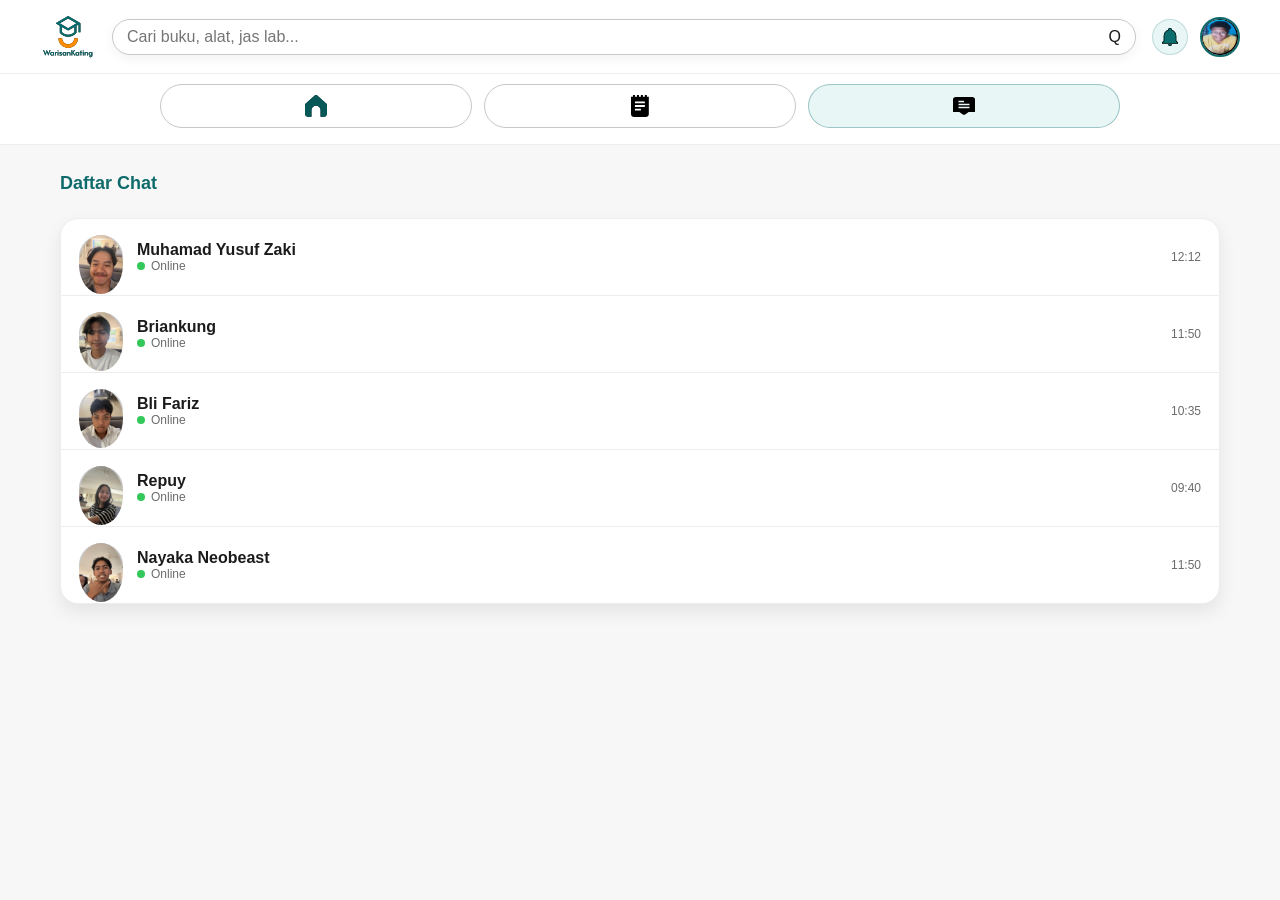
==== chat-list.html @ fee2336a "First commit: membuat struktur dasar warisankating" ====
<!doctype html>
<html lang="id">
  <head>
    <meta charset="UTF-8" />
    <meta name="viewport" content="width=device-width, initial-scale=1.0" />
    <title>Daftar Chat - WarisanKating</title>
    <link rel="stylesheet" href="style.css" />
  </head>
  <body class="app-shell">
    <header class="navbar">
      <div class="navbar-inner">
        <a class="brand" href="index.html">
          <img class="brand-logo" src="images/Logo.svg" alt="WarisanKating" />
        </a>
        <div class="nav-search">
          <input type="text" placeholder="Cari buku, alat, jas lab..." />
          <span>Q</span>
        </div>
        <div class="nav-actions">
          <span class="nav-icon">
            <img src="images/Notifikasi.svg" alt="Notifikasi" />
          </span>
          <a class="nav-avatar" href="profile.html">
            <img src="images/Prabu.png" alt="Foto Profil" />
          </a>
        </div>
      </div>
    </header>

    <nav class="top-icons">
      <div class="top-icons-inner">
        <a class="top-link" href="index.html">
          <img src="images/Home.svg" alt="Beranda" />
        </a>
        <a class="top-link" href="sewa.html">
          <img src="images/Pesanan.svg" alt="Sewa" />
        </a>
        <a class="top-link is-active" href="chat-list.html">
          <img src="images/Chat.svg" alt="Chat" />
        </a>
      </div>
    </nav>

    <main class="page-content">
      <div class="section-title">Daftar Chat</div>
      <section class="list-card">
        <a class="list-item" href="chat-room.html?user=zaki">
          <div class="avatar">
            <img src="images/ProfileZaki.png" alt="Muhamad Yusuf Zaki" />
          </div>
          <div>
            <div class="item-name">Muhamad Yusuf Zaki</div>
            <div class="list-meta"><span class="status-dot"></span>Online</div>
          </div>
          <div class="list-meta">12:12</div>
        </a>
        <a class="list-item" href="chat-room.html?user=brian">
          <div class="avatar">
            <img src="images/ProfileBrian.png" alt="Briankung" />
          </div>
          <div>
            <div class="item-name">Briankung</div>
            <div class="list-meta"><span class="status-dot"></span>Online</div>
          </div>
          <div class="list-meta">11:50</div>
        </a>
        <a class="list-item" href="chat-room.html?user=fariz">
          <div class="avatar">
            <img src="images/ProfileFariz.png" alt="Bli Fariz" />
          </div>
          <div>
            <div class="item-name">Bli Fariz</div>
            <div class="list-meta"><span class="status-dot"></span>Online</div>
          </div>
          <div class="list-meta">10:35</div>
        </a>
        <a class="list-item" href="chat-room.html?user=reva">
          <div class="avatar">
            <img src="images/ProfileReva.png" alt="Repuy" />
          </div>
          <div>
            <div class="item-name">Repuy</div>
            <div class="list-meta"><span class="status-dot"></span>Online</div>
          </div>
          <div class="list-meta">09:40</div>
        </a>
        <a class="list-item" href="chat-room.html?user=nayaka">
          <div class="avatar">
            <img src="images/ProfileNayaka.png" alt="Nayaka Neobeast" />
          </div>
          <div>
            <div class="item-name">Nayaka Neobeast</div>
            <div class="list-meta"><span class="status-dot"></span>Online</div>
          </div>
          <div class="list-meta">11:50</div>
        </a>
      </section>
    </main>
    <script src="script.js"></script>
  </body>
</html>
---- style.css ----
:root {
  --teal-900: #0f6b6b;
  --teal-700: #138080;
  --teal-500: #1a9b9b;
  --mint-100: #e9f6f6;
  --gray-50: #f7f7f7;
  --gray-100: #ededed;
  --gray-300: #c8c8c8;
  --gray-600: #6b6b6b;
  --white: #ffffff;
  --orange-500: #f2991f;
  --shadow-soft: 0 12px 28px rgba(0, 0, 0, 0.12);
  --radius-lg: 22px;
  --radius-md: 14px;
  --radius-sm: 10px;
}

* {
  box-sizing: border-box;
  margin: 0;
  padding: 0;
}

html,
body {
  height: 100%;
}

body {
  font-family: "Poppins", "Segoe UI", Tahoma, sans-serif;
  color: #1b1b1b;
  background: radial-gradient(
    circle at 20% 20%,
    #1a8b8b 0%,
    #0f6b6b 40%,
    #0b5151 100%
  );
}

body.app-shell {
  background: var(--gray-50);
}

a {
  text-decoration: none;
  color: inherit;
}

img {
  max-width: 100%;
  display: block;
}

button {
  font: inherit;
  border: none;
  background: none;
  cursor: pointer;
}

input {
  font: inherit;
}

.page {
  min-height: 100vh;
  display: flex;
  align-items: center;
  justify-content: center;
  padding: 40px 20px;
}

.card {
  width: min(960px, 100%);
  background: var(--white);
  border-radius: 28px;
  box-shadow: var(--shadow-soft);
  display: grid;
  grid-template-columns: 1.1fr 0.9fr;
  gap: 32px;
  padding: 40px;
}

@media (max-width: 900px) {
  .card {
    grid-template-columns: 1fr;
    padding: 32px 24px;
  }
}

.login-left {
  display: flex;
  flex-direction: column;
  gap: 22px;
}

.login-title {
  font-size: 40px;
  font-weight: 700;
  color: var(--teal-900);
  text-shadow: 0 2px 0 rgba(15, 107, 107, 0.25);
}

.login-subtitle {
  color: var(--gray-600);
  font-size: 14px;
}

.social-btn {
  display: flex;
  align-items: center;
  justify-content: center;
  gap: 12px;
  border: 1px solid var(--gray-300);
  border-radius: 999px;
  padding: 12px 18px;
  font-weight: 600;
  color: var(--teal-900);
}

.social-btn img {
  width: 20px;
  height: 20px;
  object-fit: contain;
}

.social-row {
  display: grid;
  grid-template-columns: repeat(3, 1fr);
  gap: 12px;
}

.social-icon {
  height: 46px;
  border: 1px solid var(--gray-300);
  border-radius: 999px;
  display: grid;
  place-items: center;
  color: var(--teal-900);
  font-weight: 700;
}

.social-icon img {
  width: 20px;
  height: 20px;
  object-fit: contain;
}

.divider {
  height: 1px;
  background: var(--gray-100);
}

.field {
  display: flex;
  flex-direction: column;
  gap: 8px;
}

.field label {
  font-size: 13px;
  color: var(--gray-600);
}

.field input {
  border: 1px solid var(--gray-300);
  border-radius: 999px;
  padding: 12px 16px;
  outline: none;
}

.field input:focus {
  border-color: var(--teal-700);
  box-shadow: 0 0 0 3px rgba(19, 128, 128, 0.15);
}

.primary-btn {
  background: var(--teal-900);
  color: var(--white);
  padding: 14px 18px;
  border-radius: 999px;
  font-weight: 600;
  display: inline-flex;
  align-items: center;
  justify-content: center;
  text-align: center;
}

.side-panel {
  background: var(--mint-100);
  border-radius: 24px;
  display: grid;
  place-items: center;
  padding: 32px;
  text-align: center;
  gap: 16px;
}

.logo-full {
  width: min(320px, 100%);
  height: auto;
  display: block;
}

.navbar {
  background: var(--white);
  border-bottom: 1px solid var(--gray-100);
  padding: 14px 20px;
}

.navbar-inner {
  width: min(1200px, 100%);
  margin: 0 auto;
  display: grid;
  grid-template-columns: auto 1fr auto;
  gap: 16px;
  align-items: center;
}

.brand {
  display: flex;
  align-items: center;
  color: var(--teal-900);
  font-weight: 700;
}

.brand-logo {
  width: 56px;
  height: auto;
  display: block;
}

.nav-search {
  display: flex;
  align-items: center;
  gap: 12px;
  background: var(--white);
  border: 1px solid var(--gray-300);
  border-radius: 999px;
  padding: 8px 14px;
  box-shadow: 0 4px 12px rgba(0, 0, 0, 0.05);
}

.nav-search input {
  border: none;
  outline: none;
  width: 100%;
}

.nav-actions {
  display: flex;
  align-items: center;
  gap: 12px;
}

.pill {
  padding: 8px 16px;
  border-radius: 999px;
  background: var(--teal-900);
  color: var(--white);
  font-weight: 600;
  font-size: 13px;
}

.nav-icon {
  width: 36px;
  height: 36px;
  border-radius: 999px;
  background: var(--mint-100);
  border: 1px solid rgba(15, 107, 107, 0.2);
  display: grid;
  place-items: center;
  font-weight: 700;
  color: var(--teal-900);
}

.nav-icon img {
  width: 18px;
  height: 18px;
  object-fit: contain;
}

.nav-avatar {
  width: 40px;
  height: 40px;
  border-radius: 50%;
  border: 2px solid var(--teal-900);
  background: var(--white);
  display: grid;
  place-items: center;
  font-weight: 700;
  color: var(--teal-900);
}

.top-icons {
  background: var(--white);
  border-bottom: 1px solid var(--gray-100);
  padding: 10px 20px 16px;
}

.top-icons-inner {
  width: min(960px, 100%);
  margin: 0 auto;
  display: grid;
  grid-template-columns: repeat(3, 1fr);
  gap: 12px;
}

.top-link {
  border: 1px solid var(--gray-300);
  border-radius: 999px;
  padding: 10px;
  display: grid;
  place-items: center;
  color: var(--teal-900);
  font-weight: 700;
}

.top-link img {
  width: 22px;
  height: 22px;
  object-fit: contain;
}

.top-link.is-active {
  background: var(--mint-100);
  border-color: rgba(15, 107, 107, 0.35);
}

.page-content {
  width: min(1200px, 100%);
  margin: 0 auto;
  padding: 28px 20px 60px;
  display: flex;
  flex-direction: column;
  gap: 24px;
}

.hero {
  background: var(--teal-900);
  color: var(--white);
  border-radius: 22px;
  padding: 30px;
  text-align: center;
  display: grid;
  gap: 10px;
}

.hero-badge {
  justify-self: center;
  background: var(--orange-500);
  color: #1b1b1b;
  padding: 6px 16px;
  border-radius: 999px;
  font-weight: 600;
  font-size: 12px;
}

.hero-title {
  font-size: 28px;
  font-weight: 700;
}

.hero-subtitle {
  color: rgba(255, 255, 255, 0.85);
  font-size: 14px;
}

.category-grid {
  display: grid;
  grid-template-columns: repeat(auto-fit, minmax(140px, 1fr));
  gap: 14px;
}

.category-card {
  background: var(--white);
  border: 1px solid var(--gray-100);
  border-radius: 16px;
  padding: 16px;
  display: grid;
  gap: 6px;
  place-items: center;
  box-shadow: 0 6px 16px rgba(0, 0, 0, 0.06);
  font-weight: 600;
}

.category-card img {
  width: 54px;
  height: 54px;
  object-fit: contain;
}

.section-title {
  font-weight: 700;
  font-size: 18px;
  color: var(--teal-900);
}

.section-title.with-icon {
  display: inline-flex;
  align-items: center;
  gap: 8px;
}

.section-title.with-icon img {
  width: 18px;
  height: 18px;
  object-fit: contain;
}

.recommendations {
  display: grid;
  gap: 14px;
}

.filter-row {
  display: flex;
  flex-wrap: wrap;
  gap: 8px;
}

.chip {
  padding: 6px 14px;
  border-radius: 999px;
  border: 1px solid var(--gray-300);
  background: var(--white);
  font-size: 12px;
  font-weight: 600;
  color: var(--teal-900);
}

.chip.is-active {
  background: var(--mint-100);
  border-color: rgba(15, 107, 107, 0.35);
}

.item-grid {
  display: grid;
  grid-template-columns: repeat(auto-fit, minmax(220px, 1fr));
  gap: 18px;
}

.item-card {
  background: var(--white);
  border-radius: 16px;
  border: 1px solid var(--gray-100);
  box-shadow: 0 8px 18px rgba(0, 0, 0, 0.08);
  overflow: hidden;
  display: grid;
}

.item-image {
  height: 140px;
  background: var(--white);
  display: grid;
  place-items: center;
  color: var(--gray-600);
  font-weight: 600;
  overflow: hidden;
}

.item-image img {
  width: 100%;
  height: 100%;
  object-fit: cover;
  object-position: center;
}

.item-body {
  padding: 14px;
  display: grid;
  gap: 8px;
}

.item-tag {
  justify-self: start;
  display: inline-flex;
  align-items: center;
  gap: 8px;
  padding: 6px 12px;
  border-radius: 12px;
  background: #fff2dd;
  color: var(--teal-900);
  font-size: 12px;
  font-weight: 600;
}

.item-tag img {
  width: 16px;
  height: 16px;
  object-fit: contain;
}

.item-name {
  font-weight: 700;
}

.item-price {
  color: var(--teal-900);
  font-weight: 700;
}

.item-meta {
  font-size: 12px;
  color: var(--gray-600);
}

.item-location {
  display: inline-flex;
  align-items: center;
  gap: 6px;
  font-size: 12px;
  color: var(--gray-600);
}

.item-location img {
  width: 14px;
  height: 14px;
  object-fit: contain;
}

.item-progress {
  height: 6px;
  background: var(--gray-100);
  border-radius: 999px;
  overflow: hidden;
}

.item-progress span {
  display: block;
  height: 100%;
  width: 70%;
  background: var(--orange-500);
}

.detail-layout {
  display: grid;
  grid-template-columns: 1.1fr 0.9fr;
  gap: 24px;
  align-items: start;
}

@media (max-width: 900px) {
  .detail-layout {
    grid-template-columns: 1fr;
  }
}

.back-link {
  color: var(--teal-900);
  font-weight: 600;
  display: inline-flex;
  align-items: center;
  gap: 8px;
}

.media-card {
  background: var(--white);
  border-radius: 18px;
  border: 1px solid var(--gray-100);
  padding: 16px;
  display: grid;
  gap: 12px;
  box-shadow: 0 8px 18px rgba(0, 0, 0, 0.08);
  align-content: start;
  overflow: hidden;
}

.media-main {
  border-radius: 14px;
  background: var(--white);
  height: 320px;
  display: grid;
  place-items: center;
  font-weight: 600;
  color: var(--gray-600);
  overflow: hidden;
}

.media-main img {
  width: 100%;
  height: 100%;
  object-fit: cover;
  object-position: center;
  border-radius: 14px;
}

.media-thumbs {
  display: grid;
  grid-template-columns: repeat(3, 1fr);
  gap: 10px;
  margin-top: 4px;
}

.media-thumbs.is-two {
  grid-template-columns: repeat(2, 1fr);
}

.thumb {
  border-radius: 12px;
  background: var(--white);
  height: 100px;
  display: grid;
  place-items: center;
  font-size: 12px;
  color: var(--gray-600);
}

.thumb img {
  width: 100%;
  height: 100%;
  object-fit: cover;
  object-position: center;
  border-radius: 12px;
}

.detail-card {
  background: var(--white);
  border-radius: 18px;
  border: 1px solid var(--gray-100);
  padding: 18px;
  display: grid;
  gap: 14px;
  box-shadow: 0 8px 18px rgba(0, 0, 0, 0.08);
}

.tag {
  display: inline-flex;
  align-items: center;
  gap: 6px;
  padding: 6px 12px;
  border-radius: 999px;
  background: var(--mint-100);
  color: var(--teal-900);
  font-size: 12px;
  font-weight: 600;
}

.detail-title {
  font-size: 22px;
  font-weight: 700;
}

.detail-price {
  color: var(--teal-900);
  font-weight: 700;
  font-size: 18px;
}

.progress-row {
  display: grid;
  gap: 8px;
}

.profile-card {
  display: grid;
  grid-template-columns: auto 1fr;
  gap: 12px;
  align-items: center;
  background: var(--gray-50);
  border-radius: 14px;
  padding: 12px;
}

.avatar {
  width: 44px;
  height: 44px;
  border-radius: 50%;
  background: var(--gray-300);
  display: grid;
  place-items: center;
  font-weight: 700;
  color: var(--white);
}

.avatar img {
  width: 100%;
  height: 100%;
  object-fit: cover;
  border-radius: 50%;
}

.action-row {
  display: grid;
  grid-template-columns: 1fr auto;
  gap: 12px;
  align-items: center;
}

.outline-btn {
  border: 1px solid var(--gray-300);
  border-radius: 999px;
  padding: 10px 14px;
  font-weight: 600;
  color: var(--teal-900);
}

.note {
  background: #fff6e8;
  border: 1px solid #ffd9a5;
  color: #9a5a12;
  padding: 10px 14px;
  border-radius: 12px;
  font-size: 12px;
}

.list-card {
  background: var(--white);
  border-radius: 18px;
  border: 1px solid var(--gray-100);
  box-shadow: 0 8px 18px rgba(0, 0, 0, 0.08);
  overflow: hidden;
}

.list-item {
  display: grid;
  grid-template-columns: auto 1fr auto;
  gap: 14px;
  align-items: center;
  padding: 16px 18px;
  border-bottom: 1px solid var(--gray-100);
}

.list-item:last-child {
  border-bottom: none;
}

.list-meta {
  font-size: 12px;
  color: var(--gray-600);
}

.status-dot {
  width: 8px;
  height: 8px;
  border-radius: 50%;
  background: #34c759;
  display: inline-block;
  margin-right: 6px;
}

.chat-layout {
  display: grid;
  gap: 16px;
  margin-top: 6px;
}

.chat-header {
  background: var(--white);
  border-radius: 18px;
  border: 1px solid var(--gray-100);
  padding: 14px 18px;
  display: grid;
  grid-template-columns: auto 1fr auto;
  gap: 12px;
  align-items: center;
  box-shadow: 0 8px 18px rgba(0, 0, 0, 0.08);
}

.chat-topic {
  background: var(--mint-100);
  border: 1px solid rgba(15, 107, 107, 0.25);
  color: var(--teal-900);
  padding: 6px 12px;
  border-radius: 999px;
  font-size: 12px;
  font-weight: 600;
}

.chat-window {
  background: var(--white);
  border-radius: 18px;
  border: 1px solid var(--gray-100);
  padding: 18px;
  display: flex;
  flex-direction: column;
  gap: 14px;
  min-height: 360px;
  box-shadow: 0 8px 18px rgba(0, 0, 0, 0.08);
}

.bubble {
  max-width: 70%;
  padding: 12px 16px;
  border-radius: 18px;
  font-size: 14px;
  line-height: 1.4;
}

.bubble.incoming {
  background: var(--gray-100);
  color: var(--teal-900);
  align-self: flex-start;
}

.bubble.outgoing {
  background: var(--teal-900);
  color: var(--white);
  align-self: flex-end;
}

.bubble-meta {
  font-size: 11px;
  color: var(--gray-600);
  margin-top: 6px;
  display: block;
}

.quick-reply {
  align-self: flex-start;
  background: var(--gray-100);
  border-radius: 14px;
  padding: 10px 14px;
  font-weight: 600;
  color: var(--teal-900);
}

.chat-input {
  background: var(--white);
  border-radius: 18px;
  border: 1px solid var(--gray-100);
  padding: 12px;
  display: grid;
  grid-template-columns: auto 1fr auto;
  gap: 12px;
  align-items: center;
  box-shadow: 0 8px 18px rgba(0, 0, 0, 0.08);
}

.chat-input input {
  border: none;
  outline: none;
  padding: 10px 12px;
  background: var(--gray-50);
  border-radius: 999px;
}

.icon-btn {
  width: 44px;
  height: 44px;
  border-radius: 12px;
  display: grid;
  place-items: center;
  background: var(--mint-100);
  border: 1px solid rgba(15, 107, 107, 0.2);
  font-weight: 700;
  color: var(--teal-900);
}

.send-btn {
  width: 56px;
  height: 44px;
  border-radius: 12px;
  background: var(--teal-900);
  color: var(--white);
  font-weight: 700;
  display: grid;
  place-items: center;
}

.rental-card {
  background: var(--white);
  border-radius: 18px;
  border: 1px solid var(--gray-100);
  padding: 16px 18px;
  display: grid;
  grid-template-columns: auto 1fr;
  gap: 16px;
  box-shadow: 0 8px 18px rgba(0, 0, 0, 0.08);
}

.rental-thumb {
  width: 120px;
  height: 90px;
  border-radius: 12px;
  background: var(--gray-100);
  display: grid;
  place-items: center;
  color: var(--gray-600);
  font-size: 12px;
}

.rental-thumb img {
  width: 100%;
  height: 100%;
  object-fit: cover;
  border-radius: 12px;
}

.rental-info {
  display: grid;
  gap: 6px;
}

.rental-dates {
  display: grid;
  grid-template-columns: repeat(2, minmax(0, 1fr));
  gap: 8px;
  font-size: 12px;
  color: var(--gray-600);
}

.rental-alert {
  background: #ffecec;
  color: #c43d3d;
  font-size: 12px;
  padding: 6px 10px;
  border-radius: 999px;
  display: inline-flex;
  align-items: center;
  gap: 6px;
}

.rental-alert.good {
  background: #e8faf4;
  color: #1f7a5f;
}

.profile-hero {
  background: var(--teal-900);
  color: var(--white);
  border-radius: 18px;
  padding: 24px;
  display: grid;
  gap: 10px;
  text-align: center;
}

.profile-avatar {
  width: 80px;
  height: 80px;
  border-radius: 50%;
  border: 3px solid var(--white);
  background: var(--gray-300);
  margin: 0 auto;
  display: grid;
  place-items: center;
  font-weight: 700;
}

.profile-avatar img {
  width: 100%;
  height: 100%;
  object-fit: cover;
  border-radius: 50%;
}

.profile-name {
  font-size: 20px;
  font-weight: 700;
}

.profile-subtitle {
  font-size: 13px;
  color: rgba(255, 255, 255, 0.8);
}

.profile-badge {
  margin: 6px auto 0;
  background: var(--white);
  color: var(--teal-900);
  padding: 6px 14px;
  border-radius: 999px;
  font-size: 12px;
  font-weight: 600;
  display: inline-flex;
  align-items: center;
  gap: 6px;
}

.profile-stats {
  margin-top: 10px;
  display: grid;
  grid-template-columns: repeat(3, 1fr);
  gap: 10px;
}

.stat {
  display: grid;
  gap: 4px;
  font-size: 12px;
  color: rgba(255, 255, 255, 0.8);
}

.stat strong {
  font-size: 16px;
  color: var(--white);
}

.profile-tabs {
  display: grid;
  grid-template-columns: repeat(2, minmax(0, 1fr));
  gap: 12px;
}

.tab-btn {
  border: 1px solid var(--gray-300);
  border-radius: 12px;
  padding: 12px 14px;
  font-weight: 600;
  text-align: center;
  background: var(--white);
  color: var(--teal-900);
}

.tab-btn.is-active {
  border-color: var(--teal-900);
  box-shadow: inset 0 0 0 1px var(--teal-900);
}
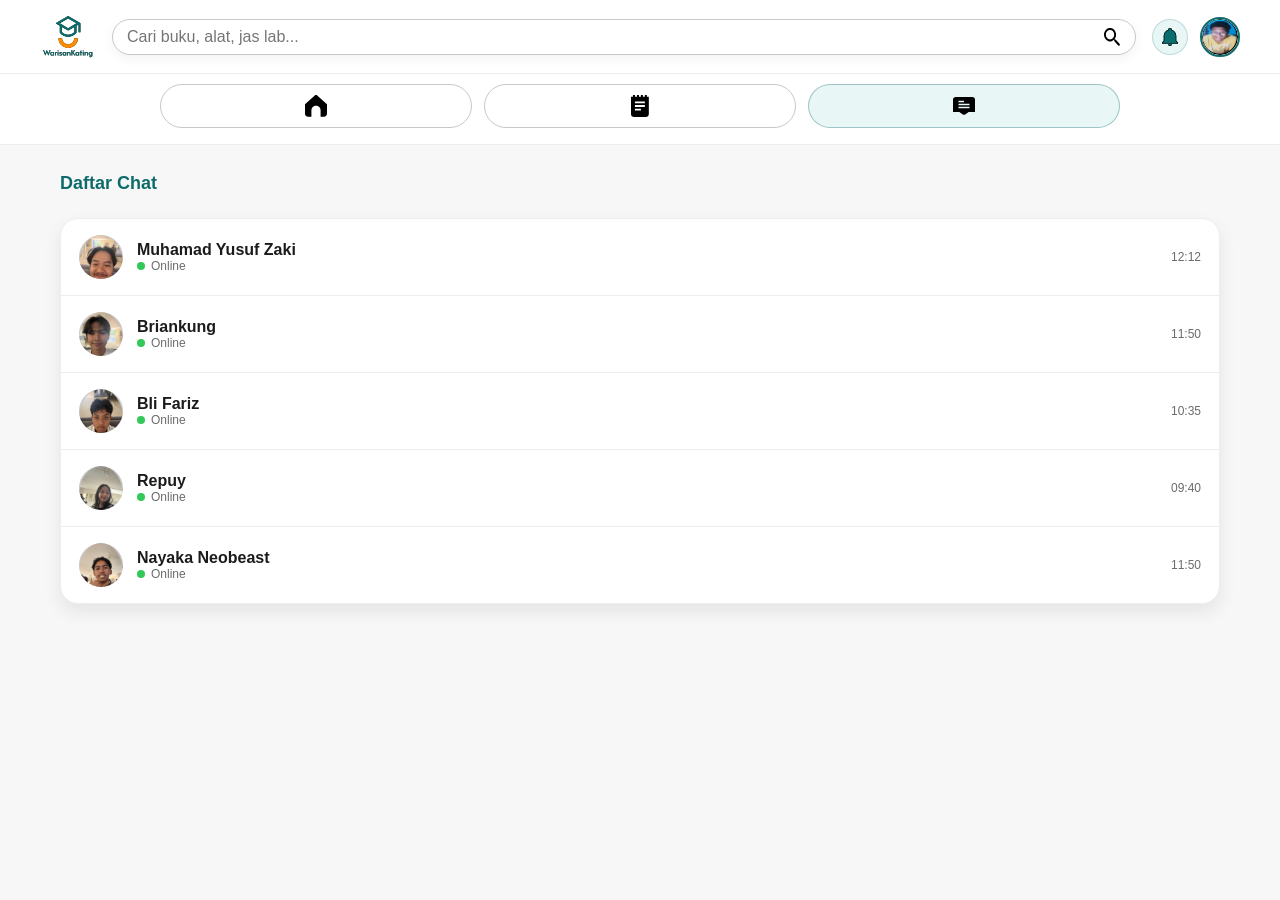
==== commit 2d472e0a: "fix: SUDAH paling sesuai" ====
--- a/chat-list.html
+++ b/chat-list.html
@@ -9,12 +9,12 @@
   <body class="app-shell">
     <header class="navbar">
       <div class="navbar-inner">
-        <a class="brand" href="index.html">
+        <a class="brand" href="home.html">
           <img class="brand-logo" src="images/Logo.svg" alt="WarisanKating" />
         </a>
         <div class="nav-search">
           <input type="text" placeholder="Cari buku, alat, jas lab..." />
-          <span>Q</span>
+          <img class="search-icon" src="images/Search.svg" alt="Cari" />
         </div>
         <div class="nav-actions">
           <span class="nav-icon">
@@ -29,7 +29,7 @@
 
     <nav class="top-icons">
       <div class="top-icons-inner">
-        <a class="top-link" href="index.html">
+        <a class="top-link" href="home.html">
           <img src="images/Home.svg" alt="Beranda" />
         </a>
         <a class="top-link" href="sewa.html">
--- a/style.css
+++ b/style.css
@@ -241,6 +241,12 @@
   box-shadow: 0 4px 12px rgba(0, 0, 0, 0.05);
 }
 
+.search-icon {
+  width: 18px;
+  height: 18px;
+  object-fit: contain;
+}
+
 .nav-search input {
   border: none;
   outline: none;
@@ -251,15 +257,6 @@
   display: flex;
   align-items: center;
   gap: 12px;
-}
-
-.pill {
-  padding: 8px 16px;
-  border-radius: 999px;
-  background: var(--teal-900);
-  color: var(--white);
-  font-weight: 600;
-  font-size: 13px;
 }
 
 .nav-icon {
@@ -290,6 +287,14 @@
   place-items: center;
   font-weight: 700;
   color: var(--teal-900);
+  overflow: hidden;
+}
+
+.nav-avatar img {
+  width: 100%;
+  height: 100%;
+  object-fit: cover;
+  border-radius: 50%;
 }
 
 .top-icons {
@@ -354,6 +359,15 @@
   border-radius: 999px;
   font-weight: 600;
   font-size: 12px;
+  display: inline-flex;
+  align-items: center;
+  gap: 6px;
+}
+
+.hero-badge img {
+  width: 14px;
+  height: 14px;
+  object-fit: contain;
 }
 
 .hero-title {
@@ -511,6 +525,19 @@
   gap: 6px;
   font-size: 12px;
   color: var(--gray-600);
+}
+
+.item-row {
+  display: flex;
+  align-items: center;
+  justify-content: space-between;
+  gap: 10px;
+}
+
+.item-rating {
+  font-size: 12px;
+  font-weight: 700;
+  color: var(--teal-900);
 }
 
 .item-location img {
@@ -671,6 +698,7 @@
   place-items: center;
   font-weight: 700;
   color: var(--white);
+  overflow: hidden;
 }
 
 .avatar img {
